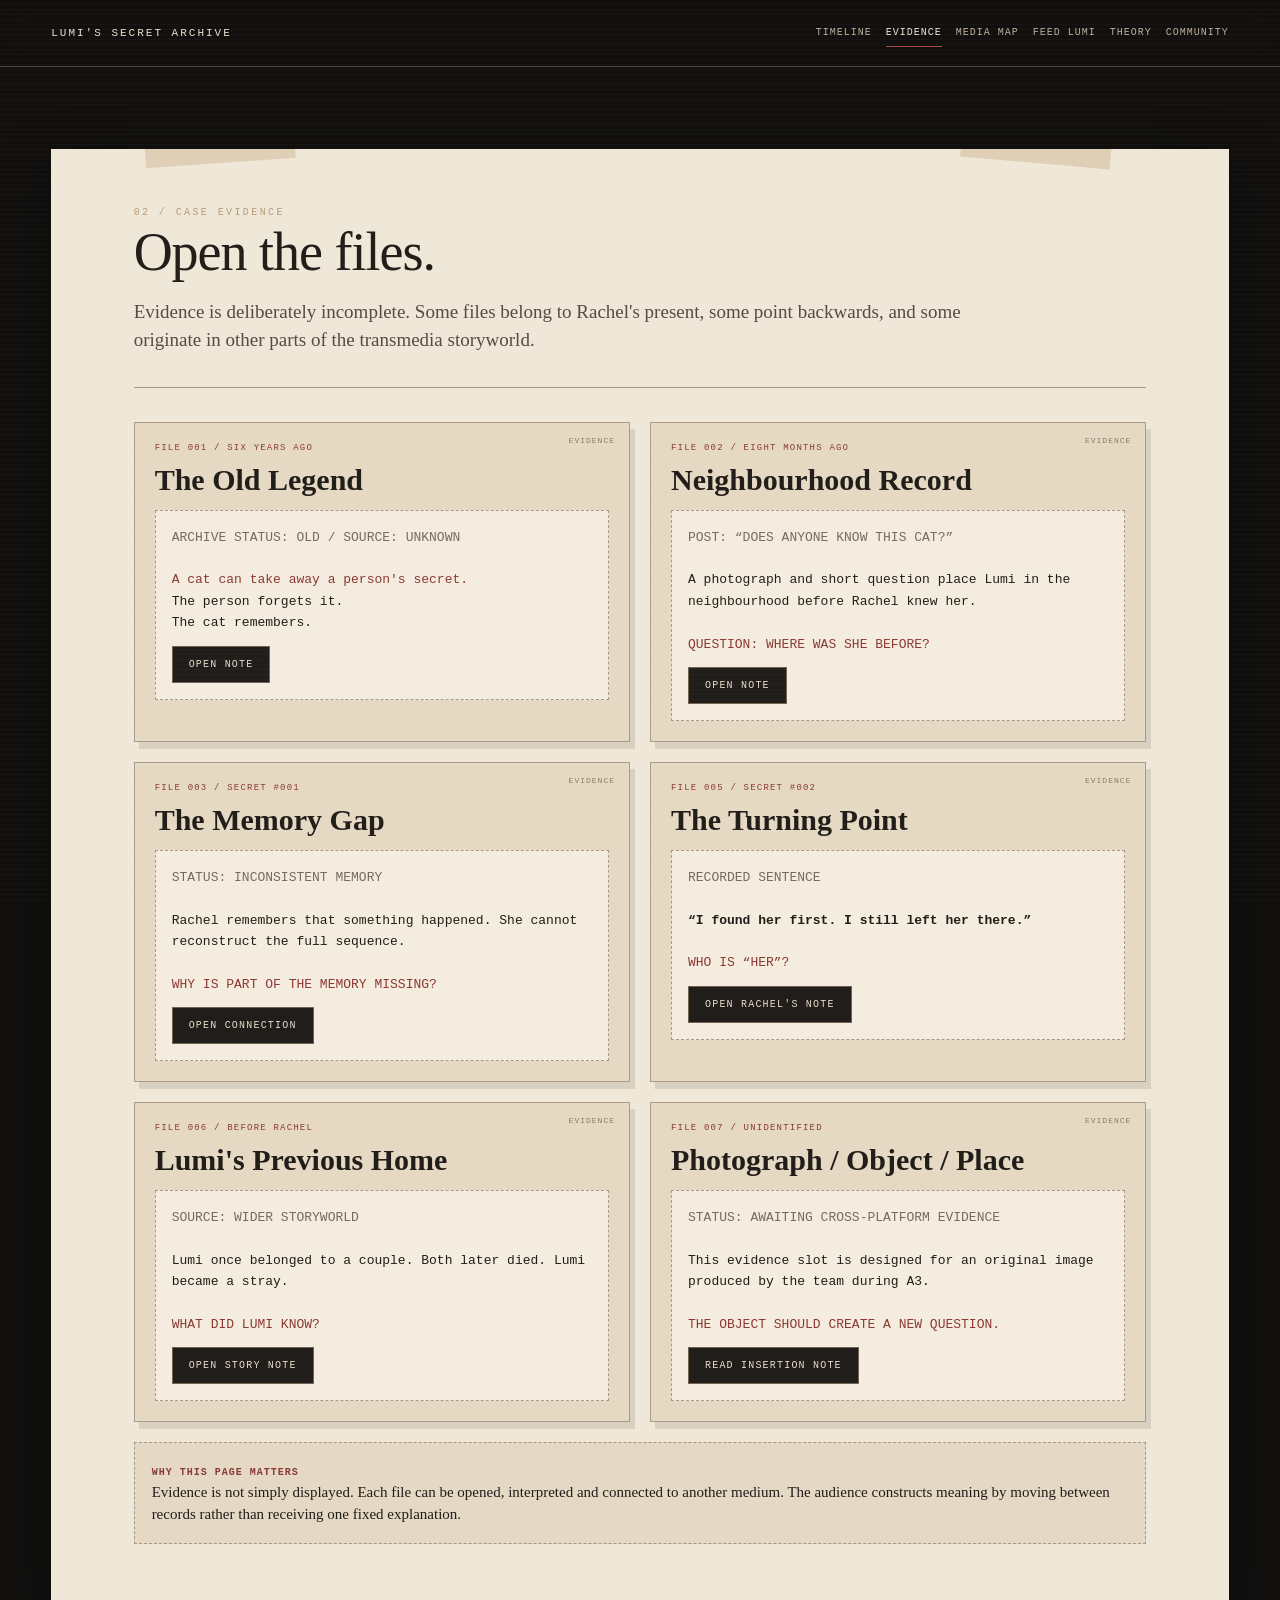
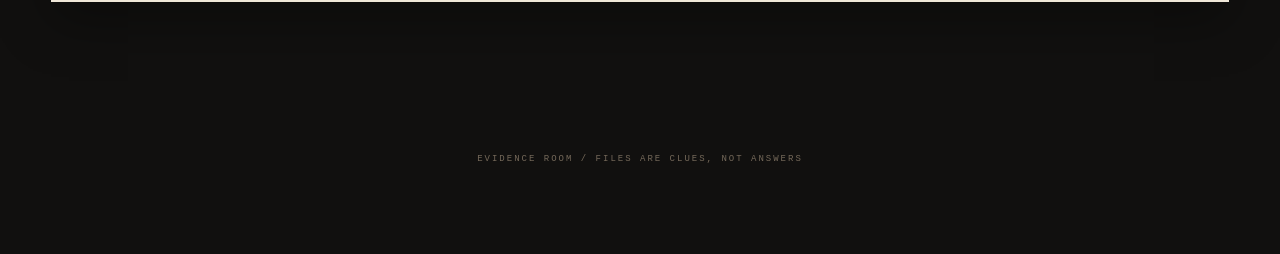
==== evidence.html @ 4209c082 "Add files via upload" ====
<!doctype html><html lang="en"><head><meta charset="utf-8"><meta name="viewport" content="width=device-width,initial-scale=1"><title>Evidence Room — Lumi's Secret Archive</title><link rel="stylesheet" href="style.css"></head><body data-page="evidence"><nav class="top"><div class="topin"><a class="brand" href="index.html">LUMI'S SECRET ARCHIVE</a><div class="nav"><a data-page="timeline" href="timeline.html">TIMELINE</a><a data-page="evidence" href="evidence.html">EVIDENCE</a><a data-page="media" href="media-map.html">MEDIA MAP</a><a data-page="secret" href="feed-lumi.html">FEED LUMI</a><a data-page="theory" href="theory.html">THEORY</a><a data-page="community" href="community.html">COMMUNITY</a></div></div></nav>
<section class="section"><div class="wrap"><div class="paper"><div class="eyebrow">02 / CASE EVIDENCE</div><h2>Open the files.</h2><p class="lead">Evidence is deliberately incomplete. Some files belong to Rachel's present, some point backwards, and some originate in other parts of the transmedia storyworld.</p><div class="rule"></div><div class="file-grid">
<article class="file" id="file-legend"><div class="meta">FILE 001 / SIX YEARS AGO</div><h3>The Old Legend</h3><div class="file-body"><span class="muted">ARCHIVE STATUS: OLD / SOURCE: UNKNOWN</span><br><br><span class="red">A cat can take away a person's secret.</span><br>The person forgets it.<br>The cat remembers.<br><button class="btn dark" onclick="toggleDrawer('d1')">OPEN NOTE</button><div class="drawer" id="d1">Rachel cannot prove the legend is about Lumi. The connection is a hypothesis created by the audience and Rachel together.</div></div></article>
<article class="file" id="file-neighbourhood"><div class="meta">FILE 002 / EIGHT MONTHS AGO</div><h3>Neighbourhood Record</h3><div class="file-body"><span class="muted">POST: “DOES ANYONE KNOW THIS CAT?”</span><br><br>A photograph and short question place Lumi in the neighbourhood before Rachel knew her.<br><br><span class="red">QUESTION: WHERE WAS SHE BEFORE?</span><br><button class="btn dark" onclick="toggleDrawer('d2')">OPEN NOTE</button><div class="drawer" id="d2">This record is not proof of anything supernatural. It is important because it gives Rachel a verifiable past to investigate.</div></div></article>
<article class="file" id="file-memory"><div class="meta">FILE 003 / SECRET #001</div><h3>The Memory Gap</h3><div class="file-body"><span class="muted">STATUS: INCONSISTENT MEMORY</span><br><br>Rachel remembers that something happened. She cannot reconstruct the full sequence.<br><br><span class="red">WHY IS PART OF THE MEMORY MISSING?</span><br><button class="btn dark" onclick="toggleDrawer('d3')">OPEN CONNECTION</button><div class="drawer" id="d3">The audience is not told whether the memory gap is caused by Lumi. The uncertainty is intentional.</div></div></article>
<article class="file" id="file-secret2"><div class="meta">FILE 005 / SECRET #002</div><h3>The Turning Point</h3><div class="file-body"><span class="muted">RECORDED SENTENCE</span><br><br><strong>“I found her first. I still left her there.”</strong><br><br><span class="red">WHO IS “HER”?</span><br><button class="btn dark" onclick="toggleDrawer('d4')">OPEN RACHEL'S NOTE</button><div class="drawer" id="d4">The sentence pushes Rachel toward Lumi's earlier history and connects the present investigation to the wider storyworld.</div></div></article>
<article class="file" id="file-past"><div class="meta">FILE 006 / BEFORE RACHEL</div><h3>Lumi's Previous Home</h3><div class="file-body"><span class="muted">SOURCE: WIDER STORYWORLD</span><br><br>Lumi once belonged to a couple. Both later died. Lumi became a stray.<br><br><span class="red">WHAT DID LUMI KNOW?</span><br><button class="btn dark" onclick="toggleDrawer('d5')">OPEN STORY NOTE</button><div class="drawer" id="d5">This file is a cross-platform doorway. Later, the team's video or visual media can be inserted here without changing the website's narrative structure.</div></div></article>
<article class="file" id="file-unidentified"><div class="meta">FILE 007 / UNIDENTIFIED</div><h3>Photograph / Object / Place</h3><div class="file-body"><span class="muted">STATUS: AWAITING CROSS-PLATFORM EVIDENCE</span><br><br>This evidence slot is designed for an original image produced by the team during A3.<br><br><span class="red">THE OBJECT SHOULD CREATE A NEW QUESTION.</span><br><button class="btn dark" onclick="toggleDrawer('d6')">READ INSERTION NOTE</button><div class="drawer" id="d6">When your teammates finish their media, place the final original asset here and replace this note with its in-story meaning. Do not fabricate evidence before the asset exists.</div></div></article>
</div><div class="integration-note"><strong>WHY THIS PAGE MATTERS</strong><br>Evidence is not simply displayed. Each file can be opened, interpreted and connected to another medium. The audience constructs meaning by moving between records rather than receiving one fixed explanation.</div></div></div></section>
<footer class="footer">EVIDENCE ROOM / FILES ARE CLUES, NOT ANSWERS</footer><div class="toast"></div><script src="app.js"></script></body></html>
---- style.css ----
:root{
  --ink:#211d19; --paper:#efe7d8; --paper2:#e2d6c0; --cream:#f8f2e7;
  --dark:#11100f; --dark2:#1b1917; --muted:#8f8475; --line:#8f806d;
  --red:#8b3933; --red2:#b04b43; --green:#31463a; --gold:#b79b6e;
  --shadow:0 18px 50px rgba(0,0,0,.34);
}
*{box-sizing:border-box}
html{scroll-behavior:smooth}
body{margin:0;background:var(--dark);color:var(--ink);font-family:Georgia,'Times New Roman',serif;line-height:1.45}
body:before{content:"";position:fixed;inset:0;pointer-events:none;z-index:100;background:repeating-linear-gradient(0deg,rgba(255,255,255,.025) 0 1px,transparent 1px 5px);mix-blend-mode:screen}
a{color:inherit;text-decoration:none}
button,input,textarea,select{font:inherit}
button{cursor:pointer}
.top{position:sticky;top:0;z-index:50;background:rgba(17,16,15,.94);border-bottom:1px solid #51473b;backdrop-filter:blur(12px)}
.topin{max-width:1240px;width:92%;min-height:66px;margin:auto;display:flex;align-items:center;justify-content:space-between;gap:20px}
.brand{font:11px 'Courier New',monospace;color:#eadfce;letter-spacing:2px;white-space:nowrap}
.nav{display:flex;flex-wrap:wrap;justify-content:flex-end;gap:14px}
.nav a{font:10px 'Courier New',monospace;color:#bcb09e;letter-spacing:1px;padding:8px 0;border-bottom:1px solid transparent}
.nav a:hover,.nav a.active{color:#f0e6d7;border-color:var(--red2)}
.wrap{max-width:1240px;width:92%;margin:auto}
.hero{min-height:calc(100vh - 66px);padding:76px 0 86px;color:var(--cream);position:relative;overflow:hidden}
.hero:after{content:"CASE 000";position:absolute;right:-80px;top:180px;font:90px 'Courier New',monospace;letter-spacing:8px;color:rgba(255,255,255,.025);transform:rotate(90deg)}
.kicker,.eyebrow{font:10px 'Courier New',monospace;letter-spacing:2.4px;color:#b79d78;text-transform:uppercase}
.hero-grid{display:grid;grid-template-columns:1.25fr .75fr;gap:56px;align-items:center}
.hero h1{font-size:clamp(60px,8.5vw,126px);line-height:.78;font-weight:500;margin:18px 0 30px;letter-spacing:-3px}
.hero h1 span{display:block;color:#c9baa4}
.hero-copy{font-size:21px;color:#c8bdad;max-width:690px}
.hero-actions{display:flex;gap:12px;flex-wrap:wrap;margin-top:32px}
.btn{display:inline-flex;align-items:center;justify-content:center;border:1px solid #736353;padding:12px 16px;font:10px 'Courier New',monospace;letter-spacing:1.2px;text-transform:uppercase;transition:.2s}
.btn.primary{background:#e5dac8;color:#211d19;border-color:#e5dac8}
.btn.dark{background:#201d1a;color:#e8ddcc}
.btn:hover{transform:translateY(-2px);box-shadow:0 8px 20px rgba(0,0,0,.25)}
.statusline{display:flex;gap:12px;align-items:center;margin-top:25px;font:10px 'Courier New',monospace;color:#9f9382;letter-spacing:1.2px}
.statusdot{width:8px;height:8px;border-radius:50%;background:#a8443c;box-shadow:0 0 13px rgba(168,68,60,.65)}
.hero-card{background:linear-gradient(145deg,#eee7db,#cfc2ad);color:var(--ink);padding:20px;box-shadow:var(--shadow);transform:rotate(1deg);position:relative}
.tape{position:absolute;width:120px;height:26px;background:rgba(190,161,110,.55);top:-11px;left:25%;transform:rotate(-4deg)}
.case-head{display:flex;justify-content:space-between;align-items:flex-start;border-bottom:1px solid #9b8c77;padding-bottom:12px}
.case-no{font:10px 'Courier New',monospace;color:var(--red);letter-spacing:1.5px}
.case-status{font:9px 'Courier New',monospace;color:#62584c}
.cat-portrait{width:220px;height:220px;margin:26px auto 20px;position:relative;display:grid;place-items:center}
.cat-face{width:172px;height:154px;border-radius:48% 48% 45% 45%;background:linear-gradient(145deg,#eee,#a9a7a3);position:relative;box-shadow:inset -12px -10px 0 rgba(0,0,0,.08),0 12px 20px rgba(0,0,0,.2)}
.cat-face:before,.cat-face:after{content:"";position:absolute;top:-26px;width:70px;height:72px;background:#c4c2be;z-index:-1}
.cat-face:before{left:3px;transform:rotate(-25deg);clip-path:polygon(0 0,100% 35%,55% 100%)}
.cat-face:after{right:3px;transform:rotate(25deg);clip-path:polygon(0 35%,100% 0,45% 100%)}
.eye{position:absolute;top:58px;width:14px;height:19px;border-radius:50%;background:#222;box-shadow:0 0 0 4px rgba(255,255,255,.28)}
.eye.left{left:44px}.eye.right{right:44px}
.nose{position:absolute;top:88px;left:50%;width:12px;height:9px;background:#6f5b59;transform:translateX(-50%) rotate(45deg);border-radius:2px}
.muzzle{position:absolute;top:97px;left:50%;width:58px;height:28px;transform:translateX(-50%);border-bottom:1px solid #6b6259}
.whisker{position:absolute;width:48px;height:1px;background:#777;top:101px}.w1{left:5px;transform:rotate(10deg)}.w2{left:0;top:112px;transform:rotate(-4deg)}.w3{right:5px;transform:rotate(-10deg)}.w4{right:0;top:112px;transform:rotate(4deg)}
.case-note{font:12px 'Courier New',monospace;line-height:1.6;background:#e1d4bd;padding:14px;box-shadow:4px 6px 0 rgba(0,0,0,.12)}
.section{padding:82px 0}.paper{background:var(--paper);box-shadow:var(--shadow);padding:58px 7%;position:relative;overflow:hidden}.paper.dark{background:#211d1a;color:#eee3d3}.paper.dark .lead{color:#bfb3a1}.paper:before,.paper:after{content:"";position:absolute;width:150px;height:26px;background:rgba(188,160,111,.34);top:-12px}.paper:before{left:8%;transform:rotate(-4deg)}.paper:after{right:10%;transform:rotate(5deg)}
h2{font-size:54px;line-height:1;margin:7px 0 18px;font-weight:500;letter-spacing:-1px}.lead{font-size:19px;max-width:850px;color:#554c41}.rule{height:1px;background:#a99a83;margin:34px 0}.grid2{display:grid;grid-template-columns:repeat(2,1fr);gap:22px}.grid3{display:grid;grid-template-columns:repeat(3,1fr);gap:18px}
.panel{background:#e2d6c2;border:1px solid #a99982;padding:21px;box-shadow:6px 8px 0 rgba(50,40,30,.10)}.panel.dark{background:#2a2520;border-color:#615447;color:#eee3d3}.panel h3{font-size:29px;margin:5px 0 10px;font-weight:500}.panel p{font-size:16px}.meta{font:9px 'Courier New',monospace;letter-spacing:1.2px;color:var(--red);text-transform:uppercase}.mono{font-family:'Courier New',monospace}
.timeline{position:relative;margin-top:20px}.timeline:before{content:"";position:absolute;left:20px;top:0;bottom:0;width:1px;background:#a3957f}.event{position:relative;padding:0 0 28px 62px}.event:before{content:"";position:absolute;left:12px;top:5px;width:16px;height:16px;border-radius:50%;background:var(--paper);border:2px solid #7e705f}.event .date{font:9px 'Courier New',monospace;color:var(--red);letter-spacing:1.3px}.event h3{font-size:28px;margin:4px 0}.event p{font-size:17px;max-width:800px;margin:0}.event.current{background:#e3d6c1;padding-top:14px;padding-bottom:18px}.event.current:before{top:19px}
.file-grid{display:grid;grid-template-columns:repeat(2,1fr);gap:20px}.file{background:#e5d9c4;border:1px solid #a99b86;padding:20px;box-shadow:5px 7px 0 rgba(50,40,30,.12);position:relative}.file:after{content:"EVIDENCE";position:absolute;right:14px;top:13px;font:8px 'Courier New',monospace;color:#8d7c66;letter-spacing:1px}.file h3{font-size:30px;margin:5px 0 8px}.file-body{background:#f4ecdf;border:1px dashed #a79983;padding:16px;font:13px 'Courier New',monospace;line-height:1.65;min-height:170px}.red{color:var(--red)}.muted{color:#756b5e}.drawer{display:none;margin-top:13px;background:#ded0b9;border-left:3px solid var(--red);padding:12px;font:14px Georgia,serif;line-height:1.35}.drawer.open{display:block}.file button{margin-top:12px}
.media-map{display:grid;grid-template-columns:repeat(2,1fr);gap:22px}.media-card{background:#e1d5c0;border:1px solid #a99a84;padding:20px;min-height:250px;position:relative}.media-card h3{font-size:31px;margin:5px 0}.media-visual{height:125px;background:linear-gradient(135deg,#2a2621,#464039);border:1px solid #746554;display:grid;place-items:center;color:#d8cbb8;text-align:center;font:10px 'Courier New',monospace;letter-spacing:1px;margin:16px 0}.media-card p{font-size:16px}.media-chip{display:inline-block;border:1px solid #9b8b74;padding:4px 7px;font:8px 'Courier New',monospace;color:#715e4c;letter-spacing:1px}
.interaction{background:#201c19;color:#eee3d3;border:1px solid #635548;padding:28px;box-shadow:0 16px 35px rgba(0,0,0,.22)}.interaction h3{font-size:35px;font-weight:500;margin:0 0 10px}.interaction p{color:#bcb09e}.field{width:100%;background:#151311;border:1px solid #67594b;color:#eee3d3;padding:13px 14px;margin:8px 0 14px;outline:none}.field:focus{border-color:#b79b6e;box-shadow:0 0 0 2px rgba(183,155,110,.14)}textarea.field{min-height:140px;resize:vertical}.choice-grid{display:grid;grid-template-columns:repeat(2,1fr);gap:12px}.choice{border:1px solid #67594b;background:#181613;color:#d9cdbc;padding:15px;text-align:left}.choice:hover,.choice.selected{border-color:#b79b6e;background:#28231e}.choice strong{display:block;font:10px 'Courier New',monospace;color:#b79b6e;letter-spacing:1px;margin-bottom:6px}.result{display:none;margin-top:16px;padding:16px;border-left:3px solid var(--red);background:#2a2420;color:#e9dece}.result.show{display:block}
.theory-board{background:#171512;border:1px solid #5c5044;padding:22px;color:#e5d9c7;position:relative;min-height:430px}.board-lines{display:grid;grid-template-columns:repeat(3,1fr);gap:14px;align-items:center}.clue-card{background:#ded1b9;color:#2b251f;padding:15px;box-shadow:5px 7px 0 rgba(0,0,0,.25);transform:rotate(-1deg)}.clue-card:nth-child(2n){transform:rotate(1.2deg)}.clue-card h4{font-size:20px;margin:0 0 6px}.connector{height:1px;background:#927c61;opacity:.7}.theory-options{margin-top:24px}.theory-note{font:10px 'Courier New',monospace;color:#a99d8b;letter-spacing:1px}
.secret-result{margin-top:20px;background:#eee4d3;color:#251f1a;padding:20px;box-shadow:7px 9px 0 rgba(0,0,0,.2);display:none}.secret-result.show{display:block}.secret-id{font:10px 'Courier New',monospace;color:var(--red);letter-spacing:1.5px}.secret-copy{font-size:23px;margin:12px 0}.share-row{display:flex;gap:10px;flex-wrap:wrap}
.community-list{display:grid;gap:12px;margin-top:18px}.community-item{background:#e4d8c4;border-left:4px solid #776a58;padding:15px}.community-item .id{font:9px 'Courier New',monospace;color:var(--red)}
.integration-note{margin-top:20px;background:#e5d9c5;border:1px dashed #a69781;padding:17px;font-size:15px}.integration-note strong{font-family:'Courier New',monospace;font-size:10px;letter-spacing:1px;color:var(--red)}
.footer{padding:70px 0 90px;text-align:center;color:#75695a;font:9px 'Courier New',monospace;letter-spacing:2px}
.toast{position:fixed;right:22px;bottom:22px;z-index:200;background:#e7dccb;color:#211d19;border-left:3px solid var(--red);padding:13px 16px;box-shadow:0 10px 30px rgba(0,0,0,.35);font:11px 'Courier New',monospace;transform:translateY(20px);opacity:0;pointer-events:none;transition:.25s}.toast.show{transform:none;opacity:1}
@media(max-width:900px){.hero-grid,.grid2,.grid3,.file-grid,.media-map{grid-template-columns:1fr}.choice-grid,.board-lines{grid-template-columns:1fr}.hero h1{letter-spacing:-2px}.nav{gap:8px}.nav a{font-size:8px}.paper{padding:48px 6%}h2{font-size:44px}.hero{padding-top:55px}.cat-portrait{margin-top:10px}}
@media(max-width:600px){.topin{align-items:flex-start;flex-direction:column;padding:12px 0}.nav{justify-content:flex-start}.hero h1{font-size:58px}.hero-copy{font-size:18px}.section{padding:55px 0}.panel h3,.file h3{font-size:25px}}
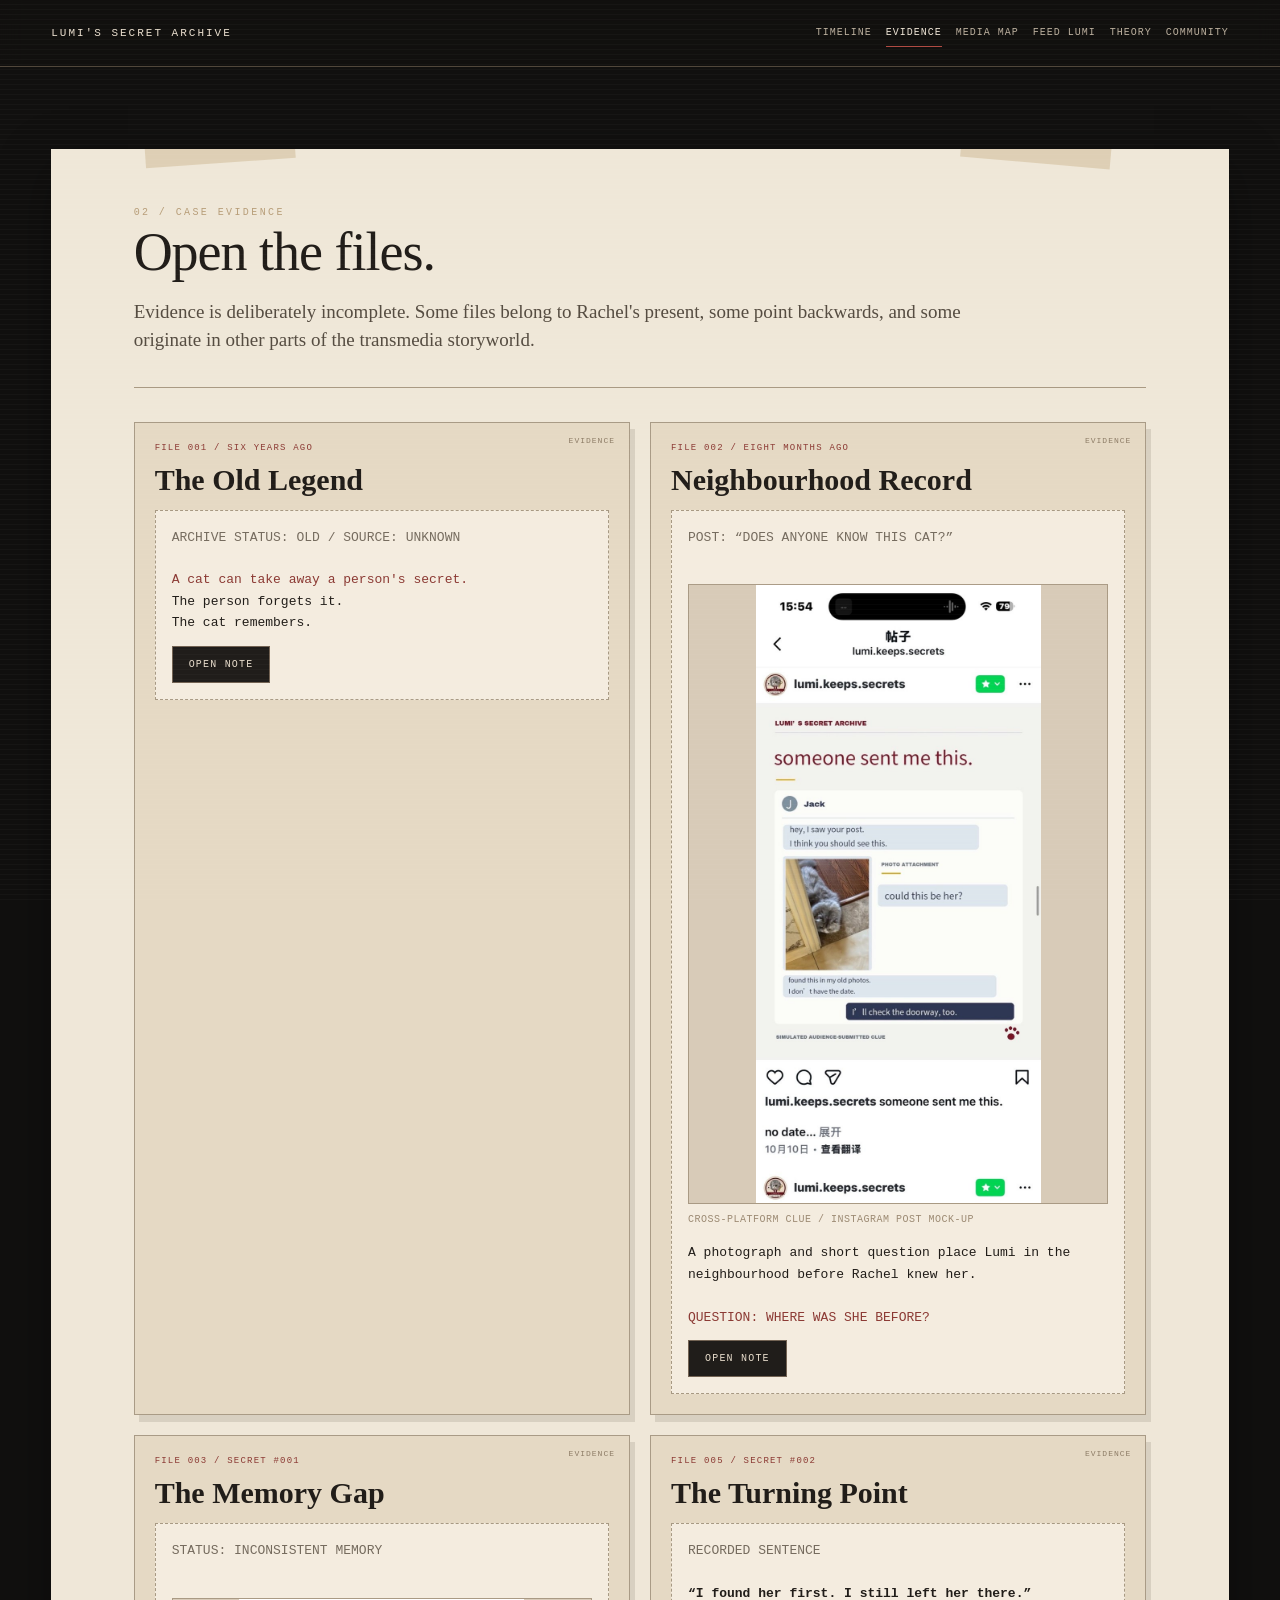
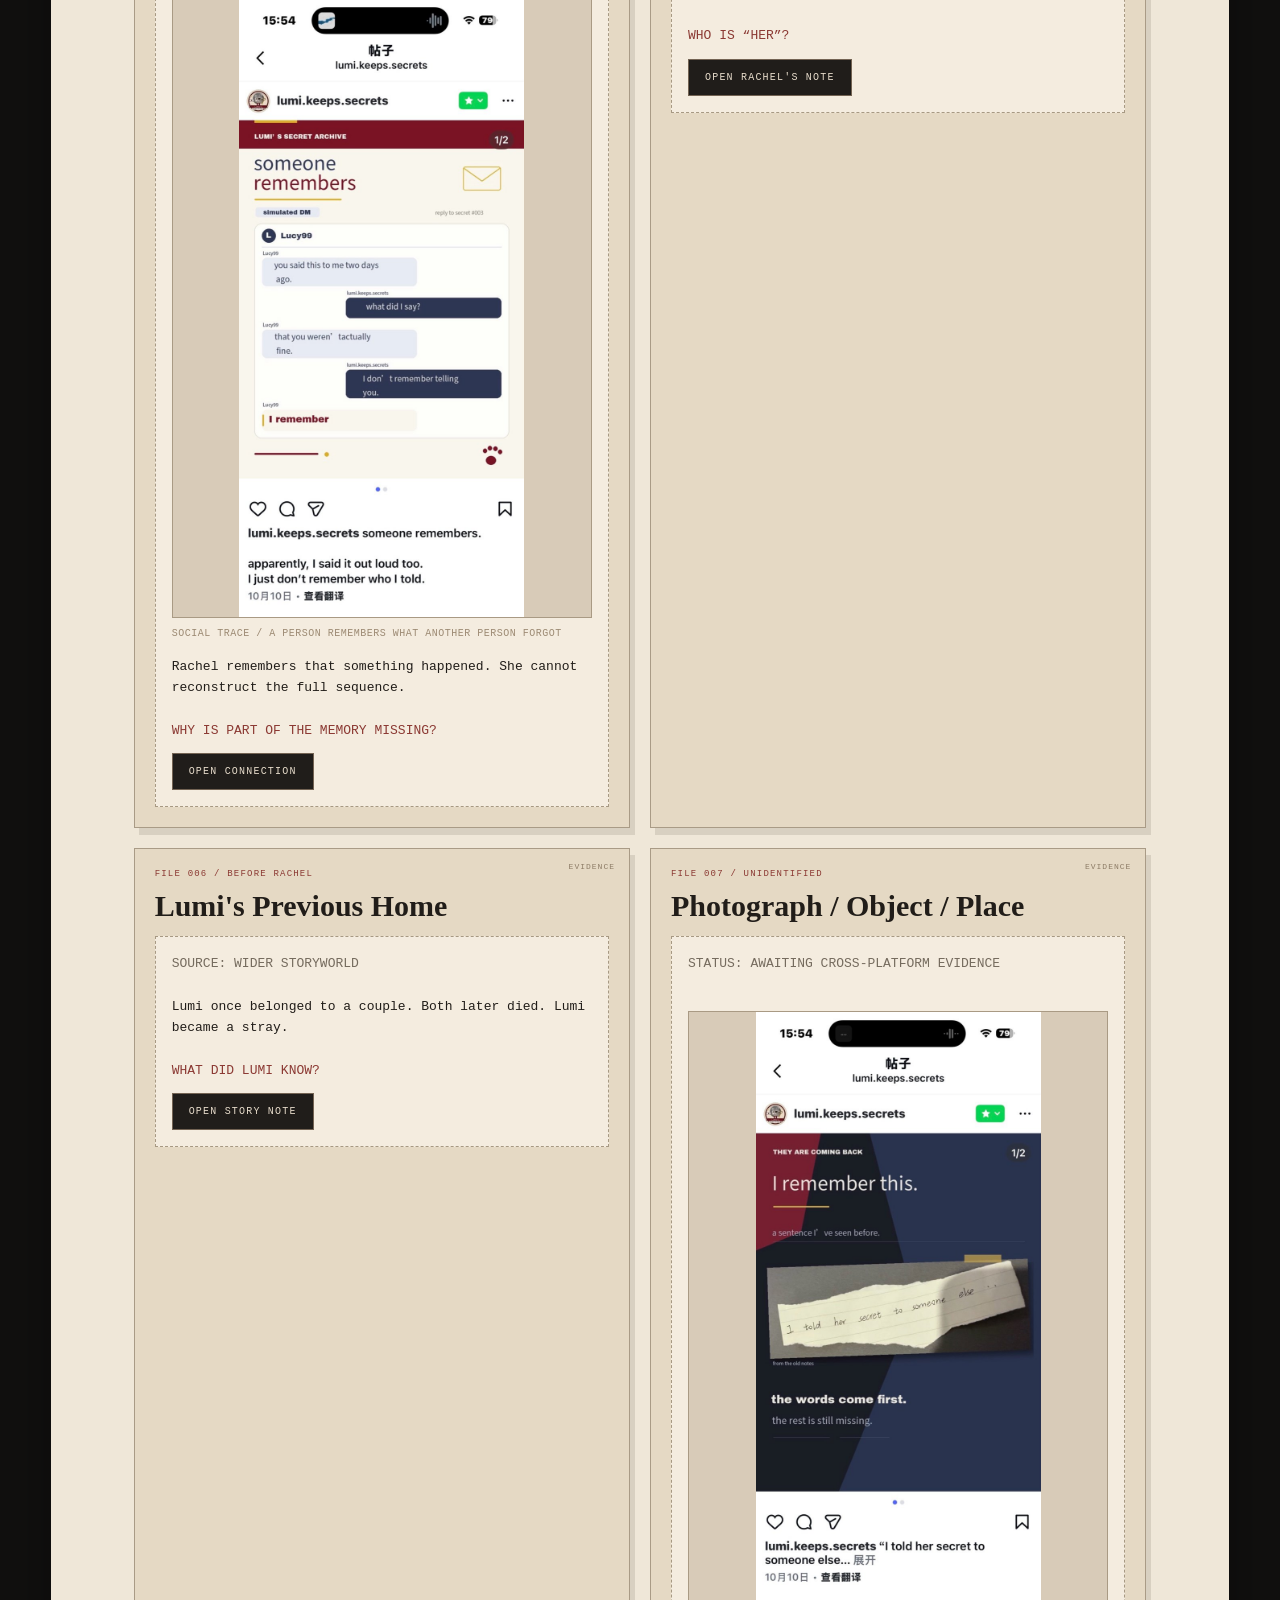
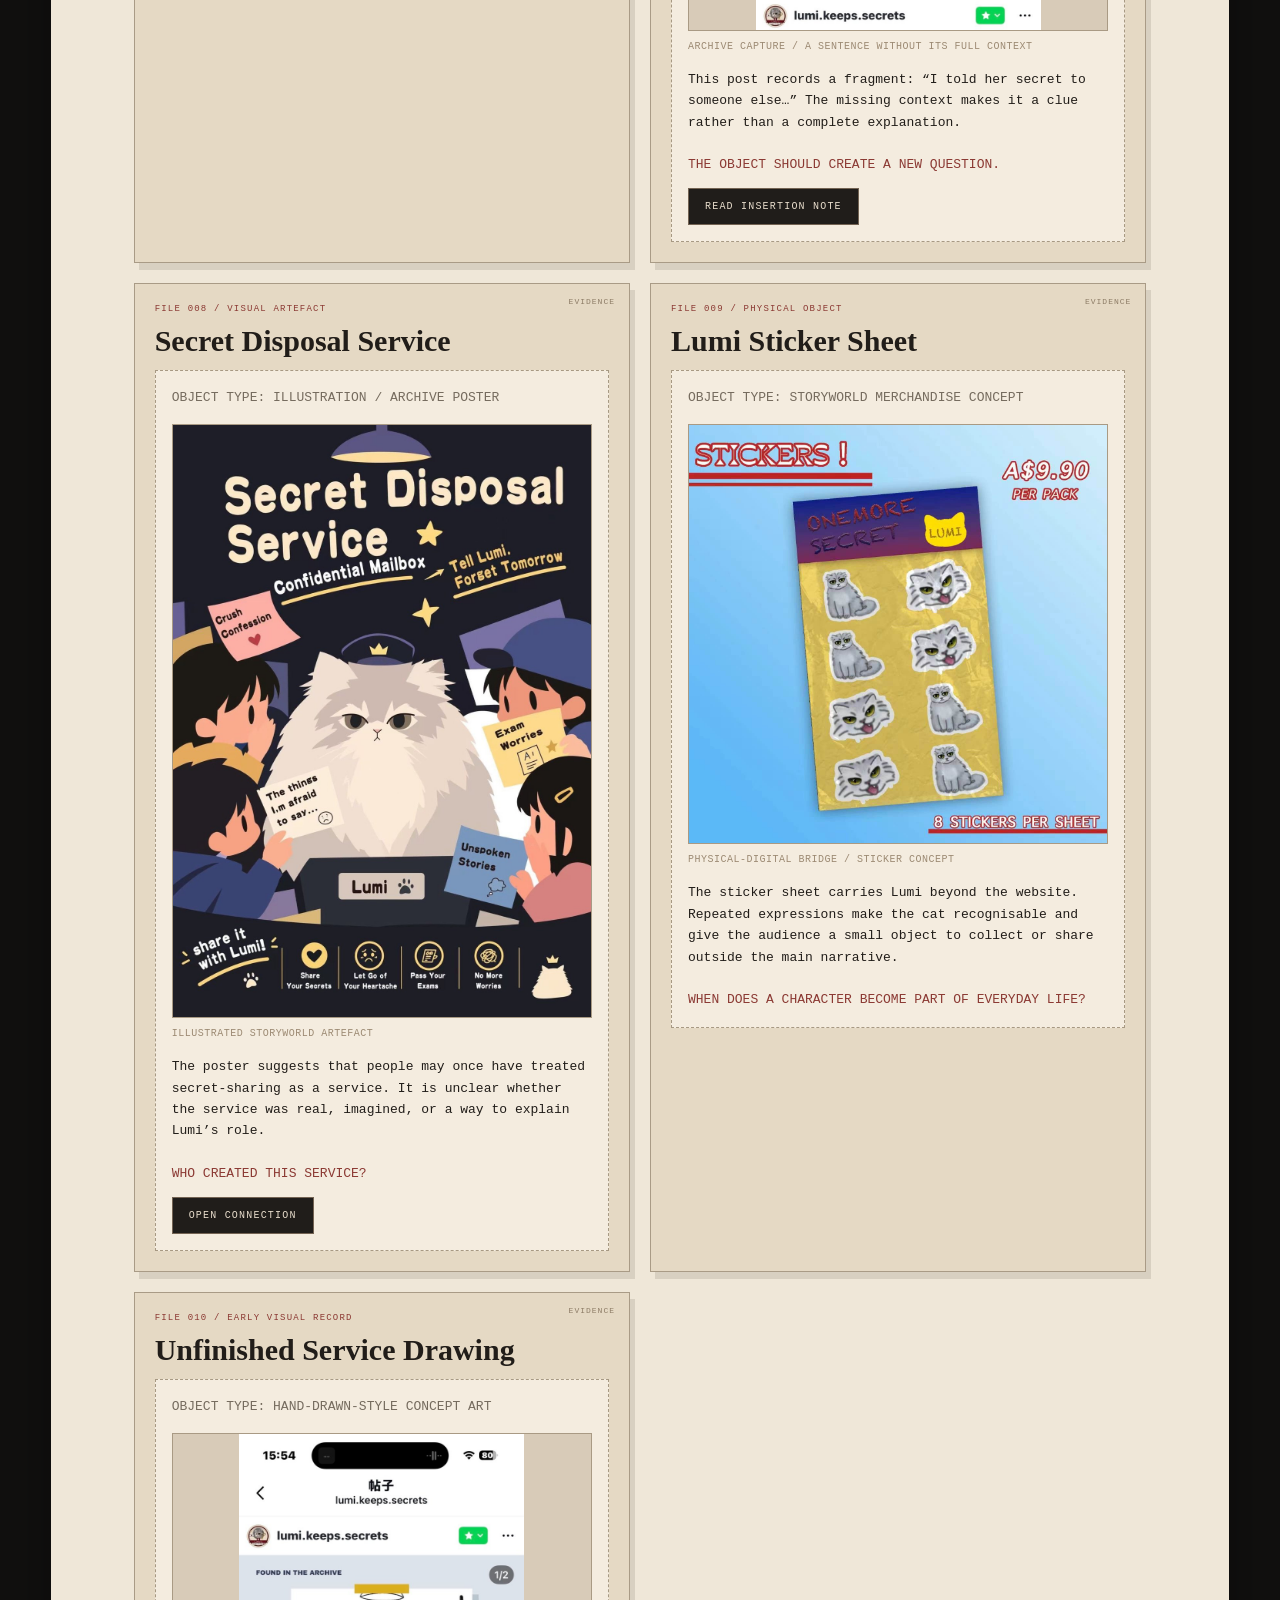
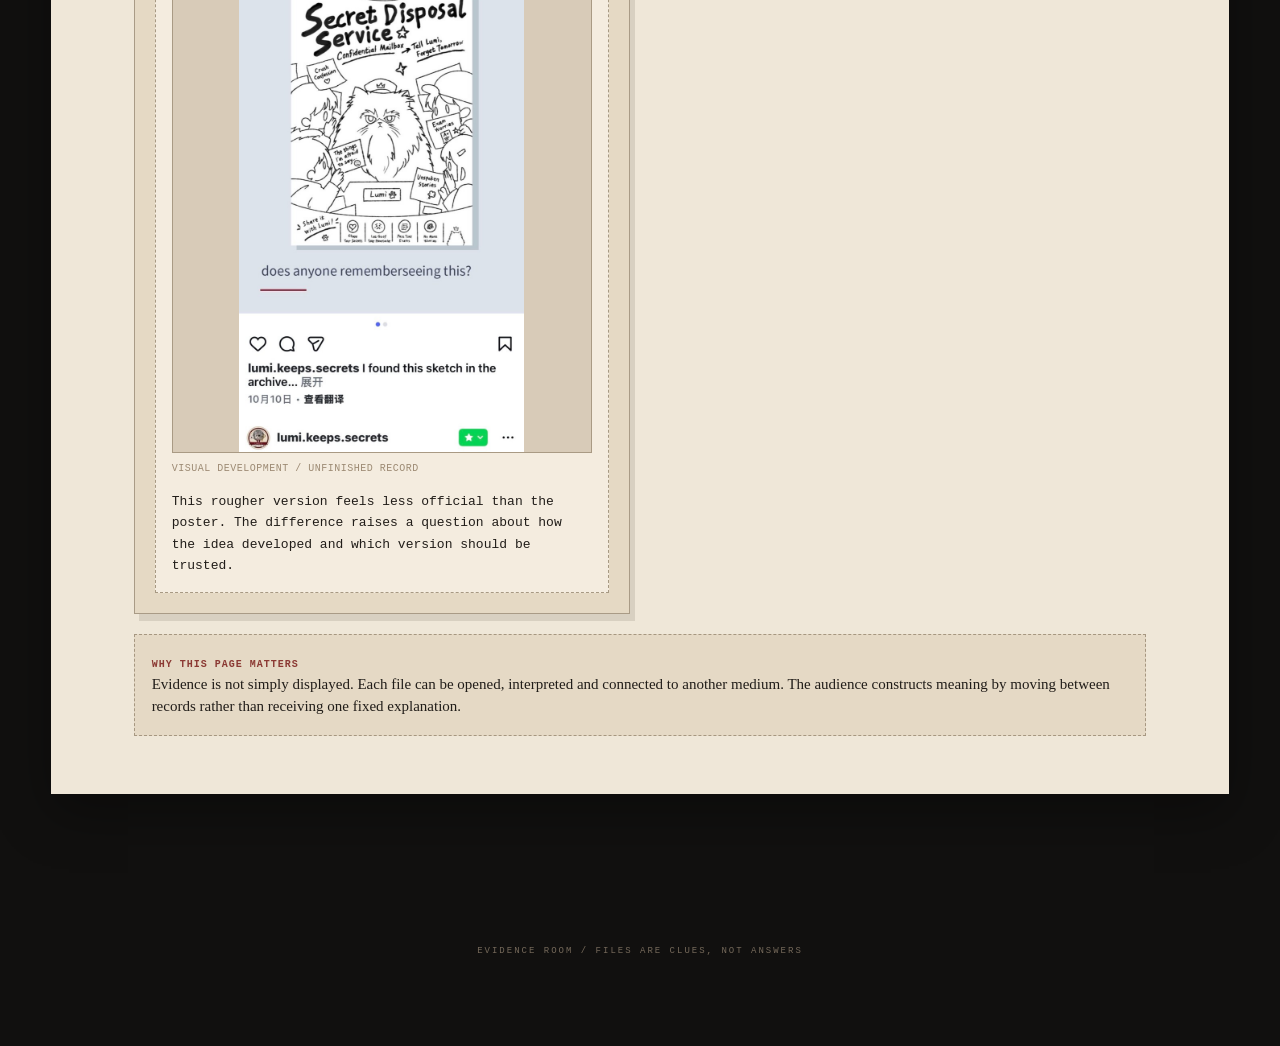
==== commit 6df68d76: "Add files via upload" ====
--- a/evidence.html
+++ b/evidence.html
@@ -1,10 +1,13 @@
 <!doctype html><html lang="en"><head><meta charset="utf-8"><meta name="viewport" content="width=device-width,initial-scale=1"><title>Evidence Room — Lumi's Secret Archive</title><link rel="stylesheet" href="style.css"></head><body data-page="evidence"><nav class="top"><div class="topin"><a class="brand" href="index.html">LUMI'S SECRET ARCHIVE</a><div class="nav"><a data-page="timeline" href="timeline.html">TIMELINE</a><a data-page="evidence" href="evidence.html">EVIDENCE</a><a data-page="media" href="media-map.html">MEDIA MAP</a><a data-page="secret" href="feed-lumi.html">FEED LUMI</a><a data-page="theory" href="theory.html">THEORY</a><a data-page="community" href="community.html">COMMUNITY</a></div></div></nav>
 <section class="section"><div class="wrap"><div class="paper"><div class="eyebrow">02 / CASE EVIDENCE</div><h2>Open the files.</h2><p class="lead">Evidence is deliberately incomplete. Some files belong to Rachel's present, some point backwards, and some originate in other parts of the transmedia storyworld.</p><div class="rule"></div><div class="file-grid">
 <article class="file" id="file-legend"><div class="meta">FILE 001 / SIX YEARS AGO</div><h3>The Old Legend</h3><div class="file-body"><span class="muted">ARCHIVE STATUS: OLD / SOURCE: UNKNOWN</span><br><br><span class="red">A cat can take away a person's secret.</span><br>The person forgets it.<br>The cat remembers.<br><button class="btn dark" onclick="toggleDrawer('d1')">OPEN NOTE</button><div class="drawer" id="d1">Rachel cannot prove the legend is about Lumi. The connection is a hypothesis created by the audience and Rachel together.</div></div></article>
-<article class="file" id="file-neighbourhood"><div class="meta">FILE 002 / EIGHT MONTHS AGO</div><h3>Neighbourhood Record</h3><div class="file-body"><span class="muted">POST: “DOES ANYONE KNOW THIS CAT?”</span><br><br>A photograph and short question place Lumi in the neighbourhood before Rachel knew her.<br><br><span class="red">QUESTION: WHERE WAS SHE BEFORE?</span><br><button class="btn dark" onclick="toggleDrawer('d2')">OPEN NOTE</button><div class="drawer" id="d2">This record is not proof of anything supernatural. It is important because it gives Rachel a verifiable past to investigate.</div></div></article>
-<article class="file" id="file-memory"><div class="meta">FILE 003 / SECRET #001</div><h3>The Memory Gap</h3><div class="file-body"><span class="muted">STATUS: INCONSISTENT MEMORY</span><br><br>Rachel remembers that something happened. She cannot reconstruct the full sequence.<br><br><span class="red">WHY IS PART OF THE MEMORY MISSING?</span><br><button class="btn dark" onclick="toggleDrawer('d3')">OPEN CONNECTION</button><div class="drawer" id="d3">The audience is not told whether the memory gap is caused by Lumi. The uncertainty is intentional.</div></div></article>
+<article class="file" id="file-neighbourhood"><div class="meta">FILE 002 / EIGHT MONTHS AGO</div><h3>Neighbourhood Record</h3><div class="file-body"><span class="muted">POST: “DOES ANYONE KNOW THIS CAT?”</span><br><br><img class="story-image" src="media/instagram_cat_clue.jpg" alt="Instagram-style post showing a possible sighting of Lumi in an old photograph"><div class="image-caption">CROSS-PLATFORM CLUE / INSTAGRAM POST MOCK-UP</div>A photograph and short question place Lumi in the neighbourhood before Rachel knew her.<br><br><span class="red">QUESTION: WHERE WAS SHE BEFORE?</span><br><button class="btn dark" onclick="toggleDrawer('d2')">OPEN NOTE</button><div class="drawer" id="d2">This record is not proof of anything supernatural. It is important because it gives Rachel a verifiable past to investigate.</div></div></article>
+<article class="file" id="file-memory"><div class="meta">FILE 003 / SECRET #001</div><h3>The Memory Gap</h3><div class="file-body"><span class="muted">STATUS: INCONSISTENT MEMORY</span><br><br><img class="story-image" src="media/instagram_memory.jpg" alt="A simulated direct-message conversation about a forgotten confession"><div class="image-caption">SOCIAL TRACE / A PERSON REMEMBERS WHAT ANOTHER PERSON FORGOT</div>Rachel remembers that something happened. She cannot reconstruct the full sequence.<br><br><span class="red">WHY IS PART OF THE MEMORY MISSING?</span><br><button class="btn dark" onclick="toggleDrawer('d3')">OPEN CONNECTION</button><div class="drawer" id="d3">The audience is not told whether the memory gap is caused by Lumi. The uncertainty is intentional.</div></div></article>
 <article class="file" id="file-secret2"><div class="meta">FILE 005 / SECRET #002</div><h3>The Turning Point</h3><div class="file-body"><span class="muted">RECORDED SENTENCE</span><br><br><strong>“I found her first. I still left her there.”</strong><br><br><span class="red">WHO IS “HER”?</span><br><button class="btn dark" onclick="toggleDrawer('d4')">OPEN RACHEL'S NOTE</button><div class="drawer" id="d4">The sentence pushes Rachel toward Lumi's earlier history and connects the present investigation to the wider storyworld.</div></div></article>
 <article class="file" id="file-past"><div class="meta">FILE 006 / BEFORE RACHEL</div><h3>Lumi's Previous Home</h3><div class="file-body"><span class="muted">SOURCE: WIDER STORYWORLD</span><br><br>Lumi once belonged to a couple. Both later died. Lumi became a stray.<br><br><span class="red">WHAT DID LUMI KNOW?</span><br><button class="btn dark" onclick="toggleDrawer('d5')">OPEN STORY NOTE</button><div class="drawer" id="d5">This file is a cross-platform doorway. Later, the team's video or visual media can be inserted here without changing the website's narrative structure.</div></div></article>
-<article class="file" id="file-unidentified"><div class="meta">FILE 007 / UNIDENTIFIED</div><h3>Photograph / Object / Place</h3><div class="file-body"><span class="muted">STATUS: AWAITING CROSS-PLATFORM EVIDENCE</span><br><br>This evidence slot is designed for an original image produced by the team during A3.<br><br><span class="red">THE OBJECT SHOULD CREATE A NEW QUESTION.</span><br><button class="btn dark" onclick="toggleDrawer('d6')">READ INSERTION NOTE</button><div class="drawer" id="d6">When your teammates finish their media, place the final original asset here and replace this note with its in-story meaning. Do not fabricate evidence before the asset exists.</div></div></article>
+<article class="file" id="file-unidentified"><div class="meta">FILE 007 / UNIDENTIFIED</div><h3>Photograph / Object / Place</h3><div class="file-body"><span class="muted">STATUS: AWAITING CROSS-PLATFORM EVIDENCE</span><br><br><img class="story-image" src="media/instagram_memory_note.jpg" alt="A post featuring a torn handwritten note"><div class="image-caption">ARCHIVE CAPTURE / A SENTENCE WITHOUT ITS FULL CONTEXT</div>This post records a fragment: “I told her secret to someone else…” The missing context makes it a clue rather than a complete explanation.<br><br><span class="red">THE OBJECT SHOULD CREATE A NEW QUESTION.</span><br><button class="btn dark" onclick="toggleDrawer('d6')">READ INSERTION NOTE</button><div class="drawer" id="d6">When your teammates finish their media, place the final original asset here and replace this note with its in-story meaning. Do not fabricate evidence before the asset exists.</div></div></article>
+<article class="file" id="file-disposal"><div class="meta">FILE 008 / VISUAL ARTEFACT</div><h3>Secret Disposal Service</h3><div class="file-body"><span class="muted">OBJECT TYPE: ILLUSTRATION / ARCHIVE POSTER</span><br><img class="story-image" src="media/secret_disposal_poster.jpg" alt="Illustrated Secret Disposal Service poster with Lumi surrounded by people holding secrets"><div class="image-caption">ILLUSTRATED STORYWORLD ARTEFACT</div>The poster suggests that people may once have treated secret-sharing as a service. It is unclear whether the service was real, imagined, or a way to explain Lumi’s role.<br><br><span class="red">WHO CREATED THIS SERVICE?</span><br><button class="btn dark" onclick="toggleDrawer('d8')">OPEN CONNECTION</button><div class="drawer" id="d8">Compare the poster with the older legend. Does the image explain the legend, or has someone turned the legend into a business?</div></div></article>
+<article class="file" id="file-stickers"><div class="meta">FILE 009 / PHYSICAL OBJECT</div><h3>Lumi Sticker Sheet</h3><div class="file-body"><span class="muted">OBJECT TYPE: STORYWORLD MERCHANDISE CONCEPT</span><br><img class="story-image" src="media/lumi_sticker_sheet.jpg" alt="A sheet of Lumi character stickers"><div class="image-caption">PHYSICAL-DIGITAL BRIDGE / STICKER CONCEPT</div>The sticker sheet carries Lumi beyond the website. Repeated expressions make the cat recognisable and give the audience a small object to collect or share outside the main narrative.<br><br><span class="red">WHEN DOES A CHARACTER BECOME PART OF EVERYDAY LIFE?</span></div></article>
+<article class="file" id="file-sketch"><div class="meta">FILE 010 / EARLY VISUAL RECORD</div><h3>Unfinished Service Drawing</h3><div class="file-body"><span class="muted">OBJECT TYPE: HAND-DRAWN-STYLE CONCEPT ART</span><br><img class="story-image" src="media/secret_disposal_sketch.jpg" alt="A monochrome drawing of the Secret Disposal Service concept"><div class="image-caption">VISUAL DEVELOPMENT / UNFINISHED RECORD</div>This rougher version feels less official than the poster. The difference raises a question about how the idea developed and which version should be trusted.</div></article>
 </div><div class="integration-note"><strong>WHY THIS PAGE MATTERS</strong><br>Evidence is not simply displayed. Each file can be opened, interpreted and connected to another medium. The audience constructs meaning by moving between records rather than receiving one fixed explanation.</div></div></div></section>
 <footer class="footer">EVIDENCE ROOM / FILES ARE CLUES, NOT ANSWERS</footer><div class="toast"></div><script src="app.js"></script></body></html>
--- a/style.css
+++ b/style.css
@@ -63,3 +63,19 @@
 .toast{position:fixed;right:22px;bottom:22px;z-index:200;background:#e7dccb;color:#211d19;border-left:3px solid var(--red);padding:13px 16px;box-shadow:0 10px 30px rgba(0,0,0,.35);font:11px 'Courier New',monospace;transform:translateY(20px);opacity:0;pointer-events:none;transition:.25s}.toast.show{transform:none;opacity:1}
 @media(max-width:900px){.hero-grid,.grid2,.grid3,.file-grid,.media-map{grid-template-columns:1fr}.choice-grid,.board-lines{grid-template-columns:1fr}.hero h1{letter-spacing:-2px}.nav{gap:8px}.nav a{font-size:8px}.paper{padding:48px 6%}h2{font-size:44px}.hero{padding-top:55px}.cat-portrait{margin-top:10px}}
 @media(max-width:600px){.topin{align-items:flex-start;flex-direction:column;padding:12px 0}.nav{justify-content:flex-start}.hero h1{font-size:58px}.hero-copy{font-size:18px}.section{padding:55px 0}.panel h3,.file h3{font-size:25px}}
+
+
+/* Original storyworld media added for A3 */
+.story-image{display:block;width:100%;height:auto;max-height:620px;object-fit:contain;background:#d8cbb8;border:1px solid #a99a84;margin:15px 0 8px}
+.story-image.portrait{max-width:460px;margin-left:auto;margin-right:auto}
+.image-caption{font:10px 'Courier New',monospace;letter-spacing:.5px;line-height:1.6;color:#766653;margin:6px 0 14px}
+.file .image-caption{color:#9c8a73}
+.media-card .story-image{max-height:460px}
+.social-gallery{display:grid;grid-template-columns:repeat(2,minmax(0,1fr));gap:18px;margin-top:22px}
+.social-item{padding:15px;background:#e8decd;border:1px solid #b6a58c;min-width:0}
+.social-item h3{font-size:23px;margin:6px 0}
+.social-item p{font-size:15px}
+.social-item img{width:100%;height:auto;max-height:500px;object-fit:contain;background:#d8cbb8;border:1px solid #b6a58c}
+.home-art{display:grid;grid-template-columns:minmax(0,1fr) minmax(0,1fr);gap:22px;align-items:center;margin-top:25px}
+.home-art img{width:100%;height:auto;max-height:530px;object-fit:contain;background:#e1d5c0;border:1px solid #b6a58c}
+@media(max-width:700px){.social-gallery,.home-art{grid-template-columns:1fr}}
